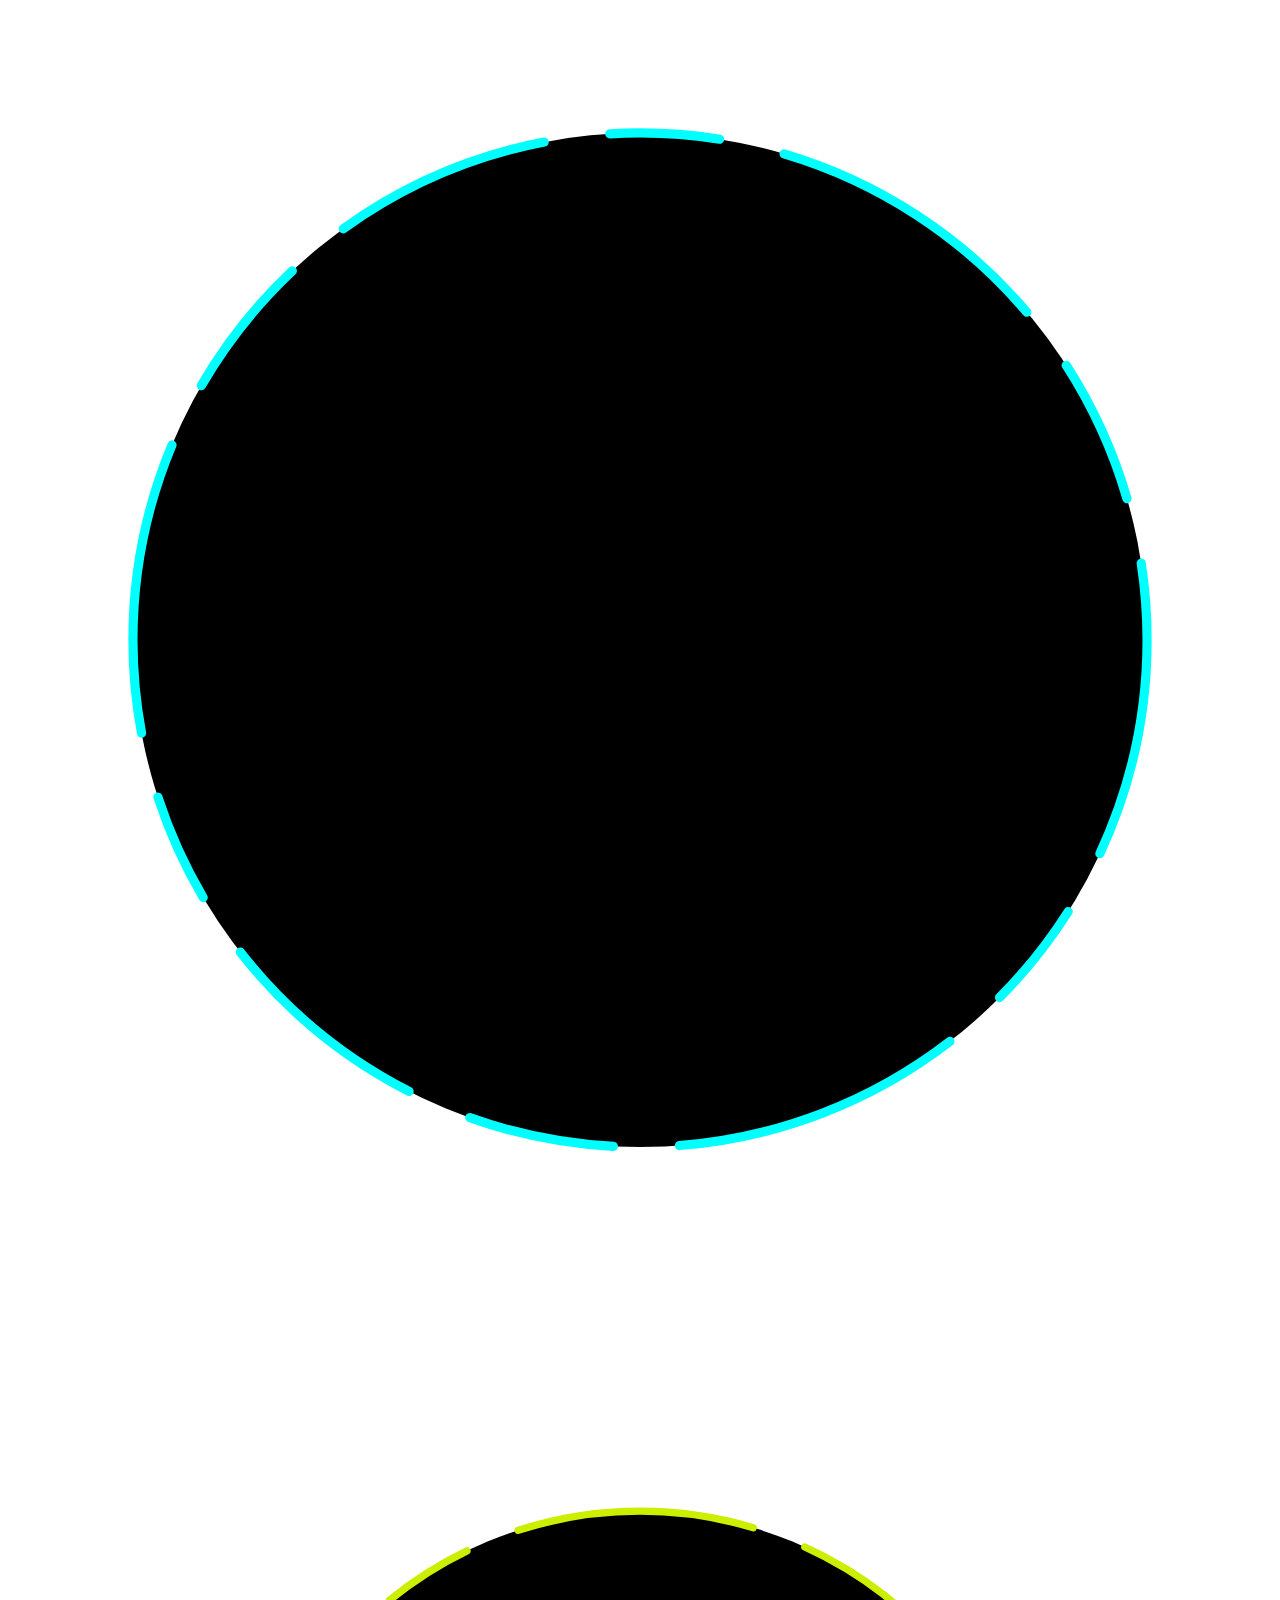
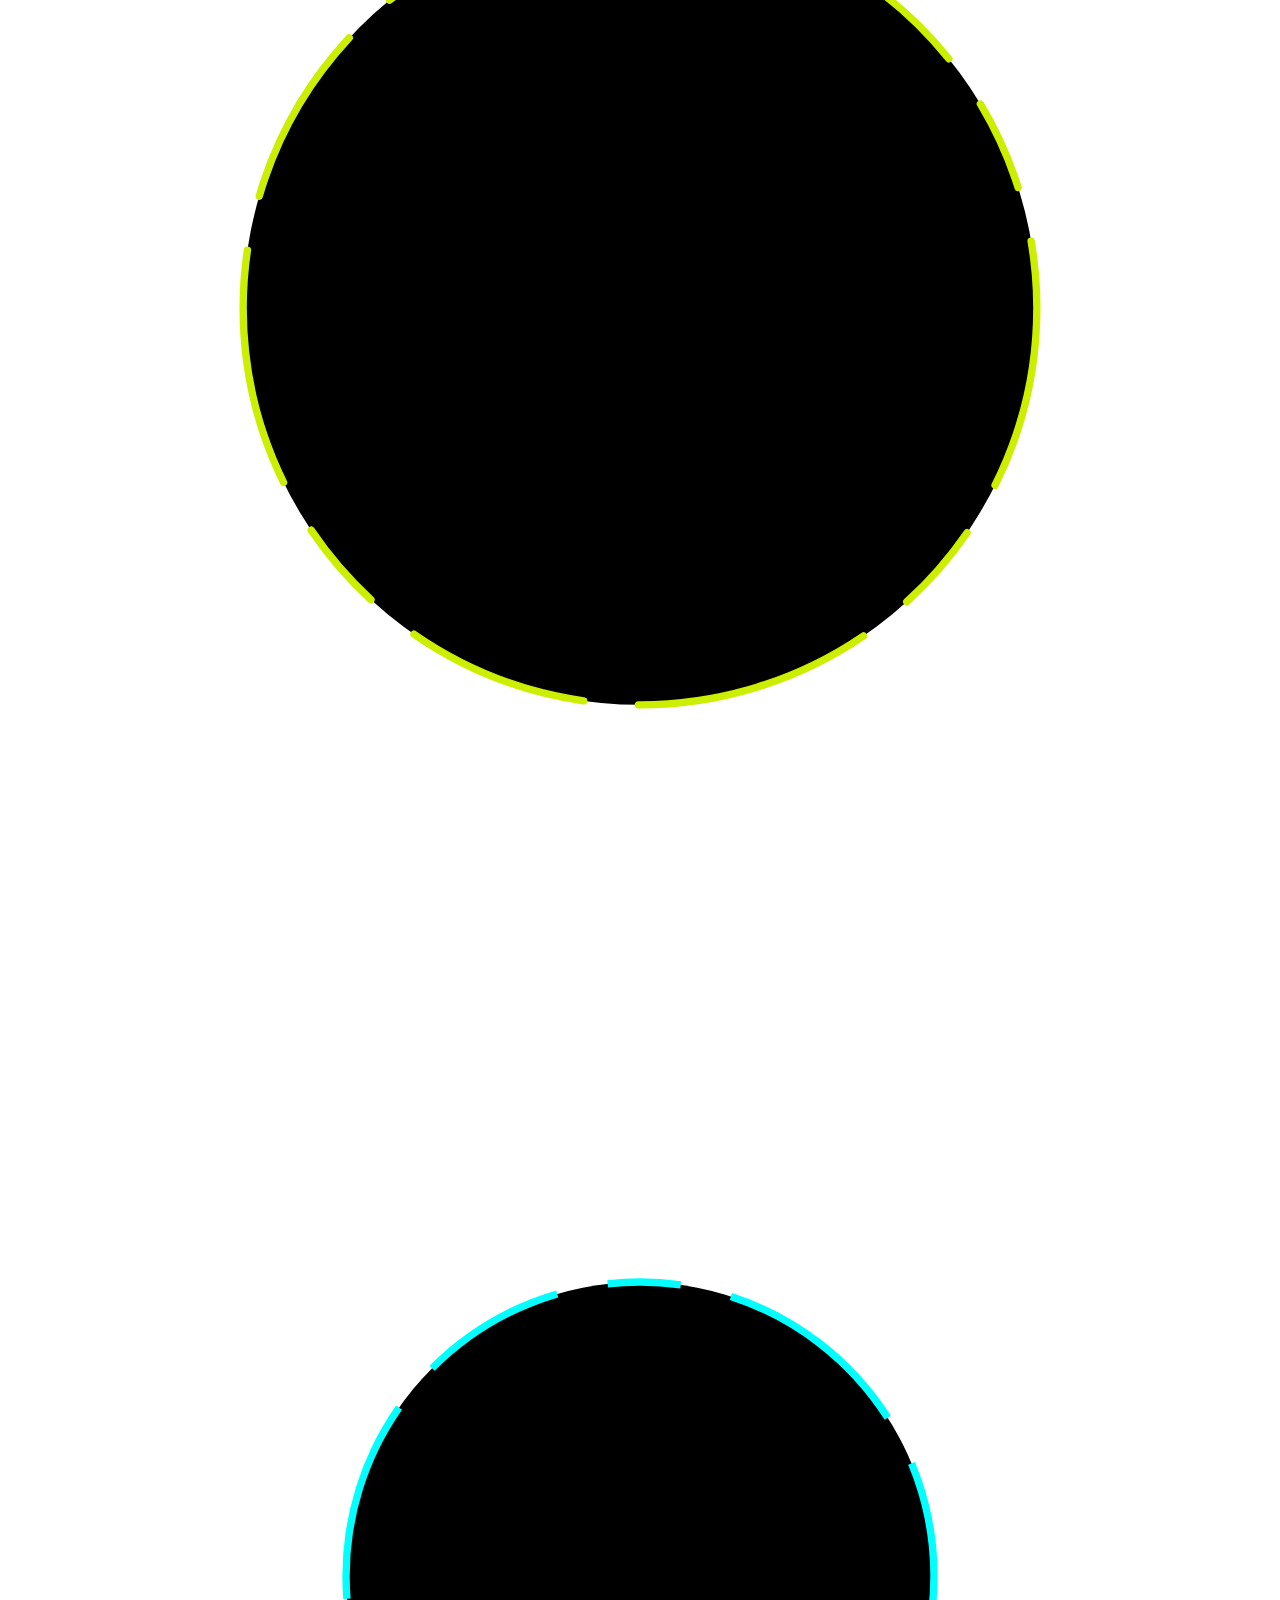
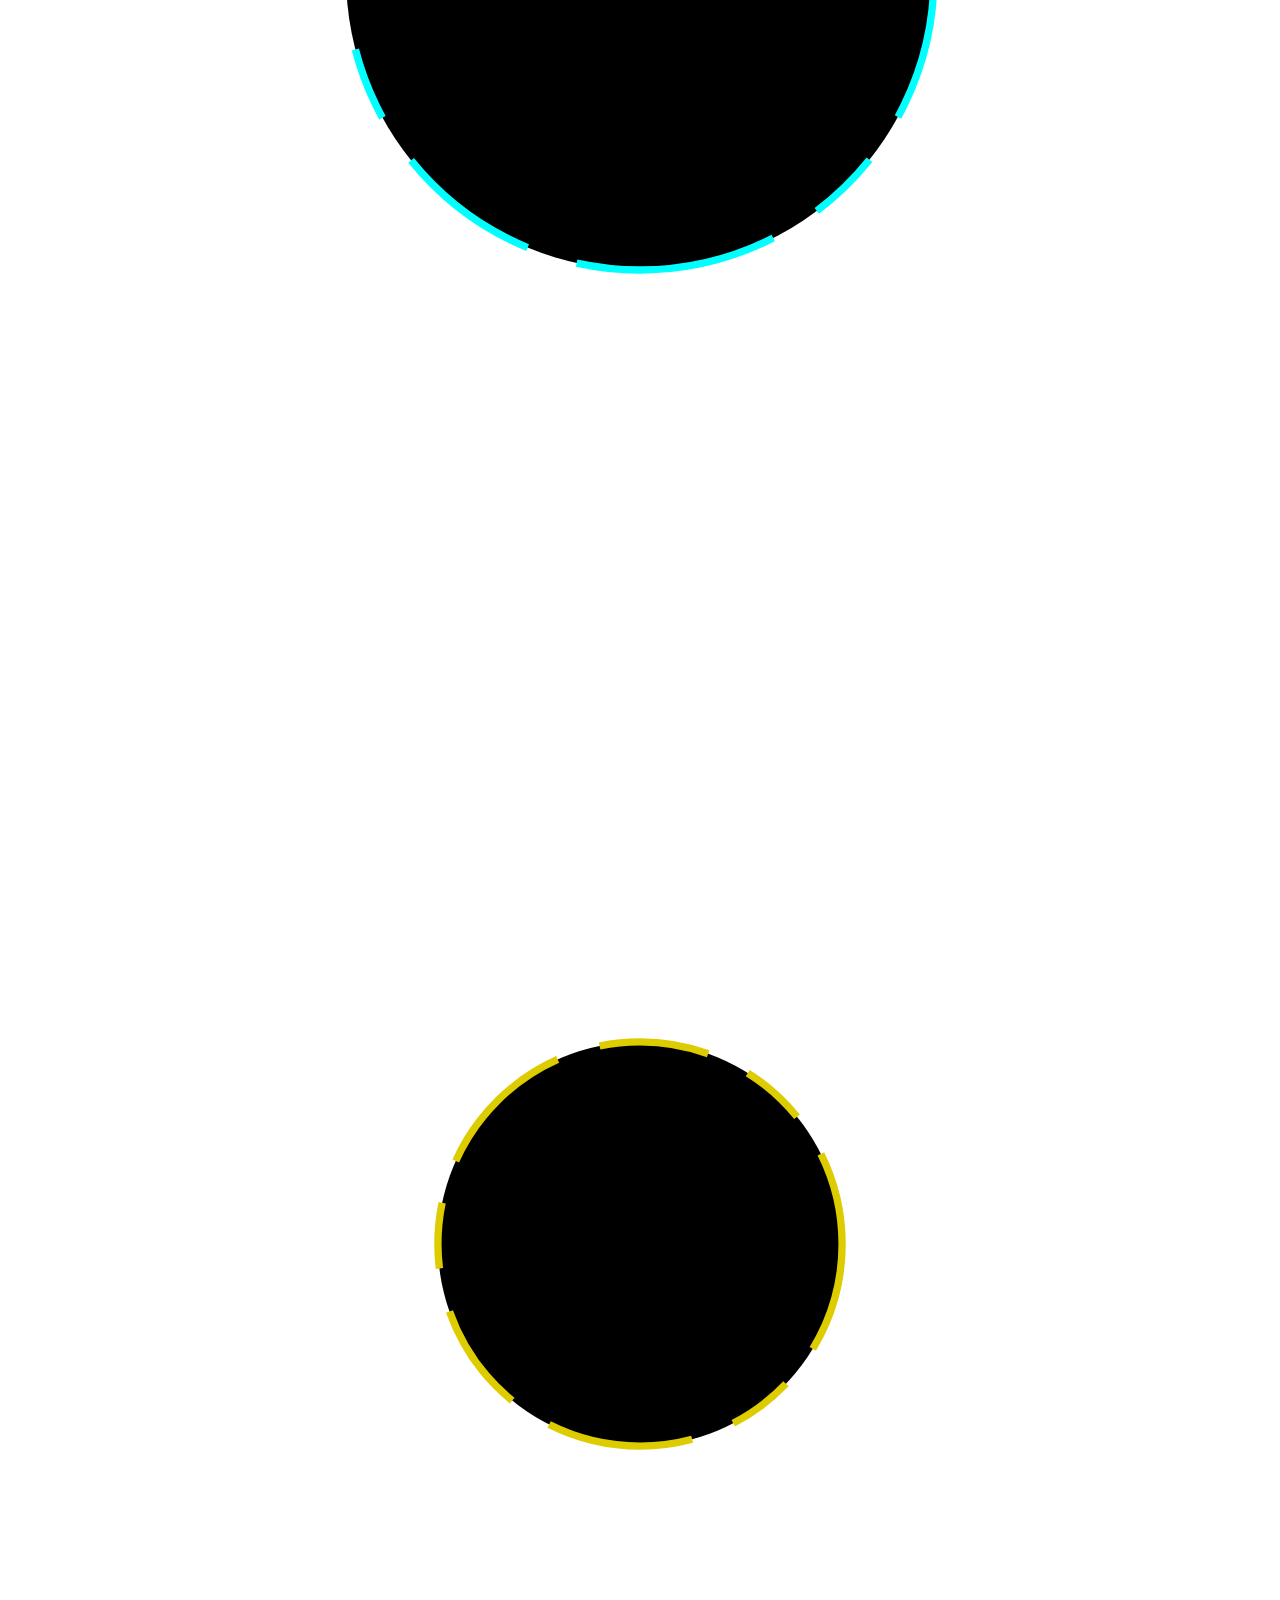
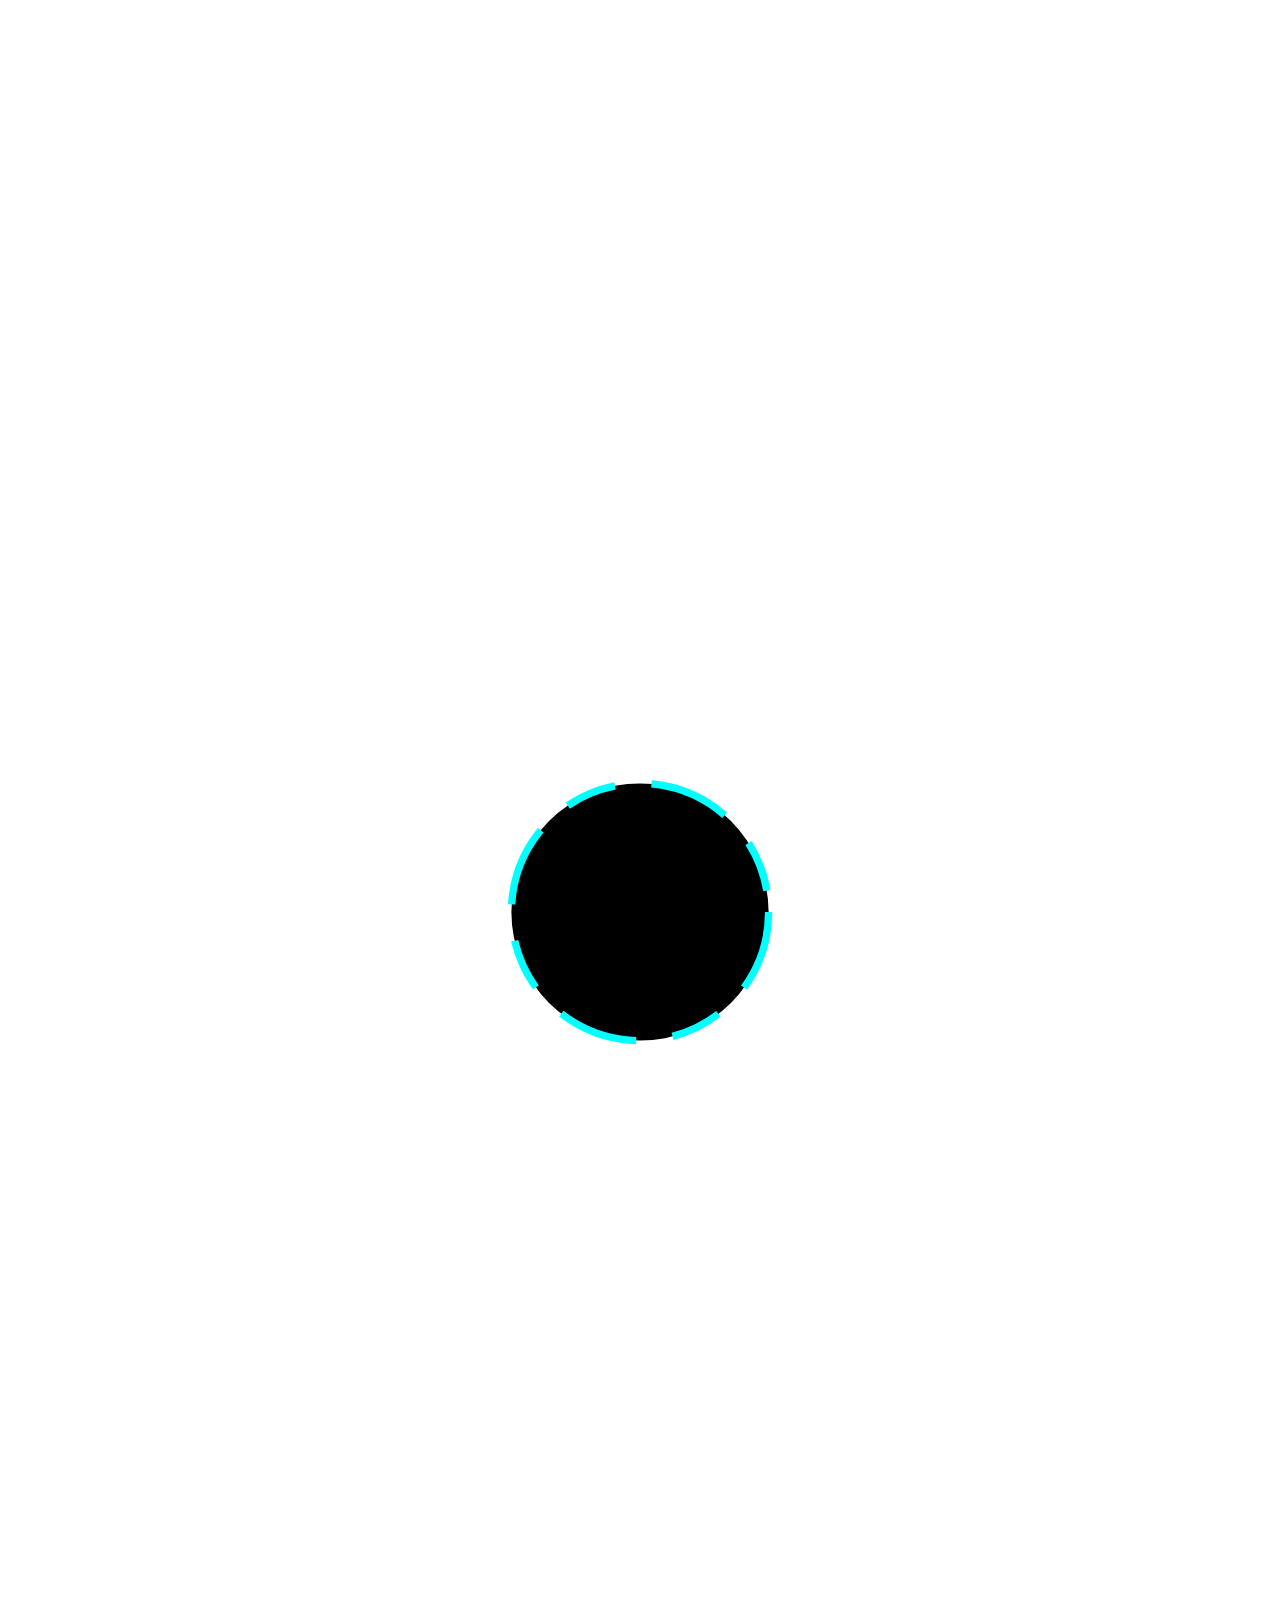
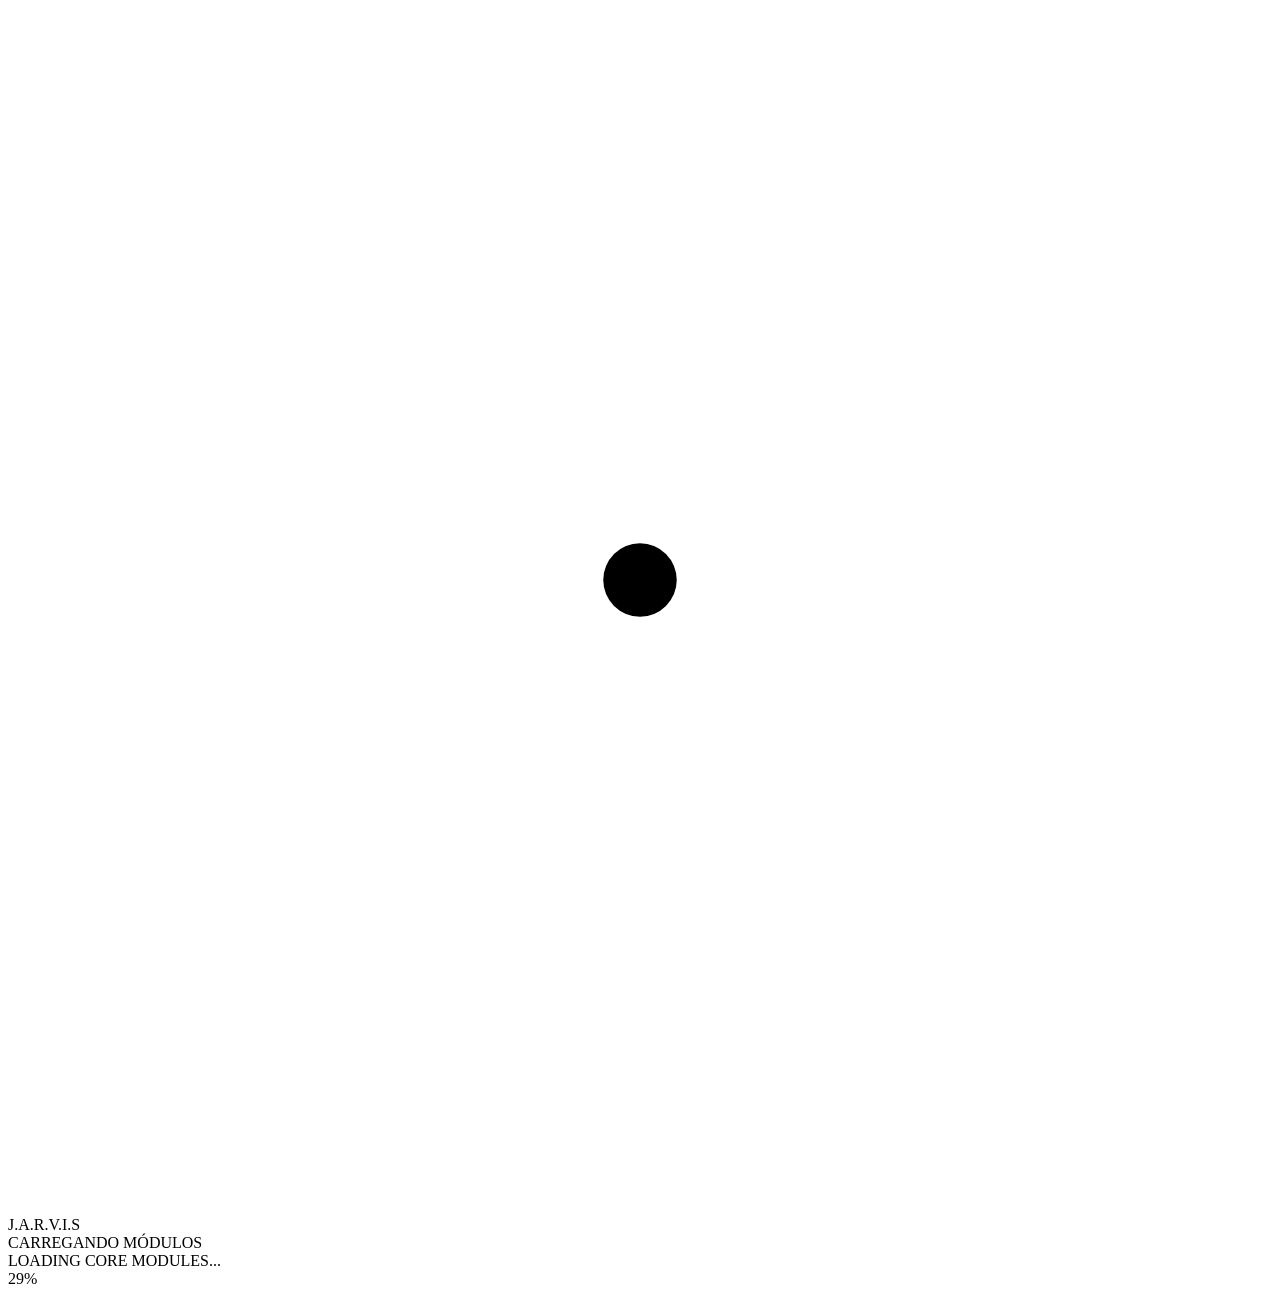
==== jarvis-loader.html @ 81490e67 "atualização dos arquivos" ====
<!DOCTYPE html>
<html lang="pt-BR">
<head>
  <meta charset="UTF-8">
  <title>Jarvis UI</title>
  <link rel="stylesheet" href="teste.css">
</head>
<body>

<div class="jarvis-bg">
  <div class="scanline"></div>
  <div class="frame-wrapper">
    <div class="svg-frame">
      <div class="corner corner-tl"></div>
      <div class="corner corner-tr"></div>
      <div class="corner corner-bl"></div>
      <div class="corner corner-br"></div>

      <svg viewBox="0 0 344 344"><circle cx="172" cy="172" r="138" stroke="#00ffff" stroke-width="2.5" stroke-dasharray="60 18 30 18 80 18 40 18" stroke-linecap="round"/></svg>
      <svg viewBox="0 0 344 344"><g id="out2"><circle cx="172" cy="172" r="108" stroke="#ccee00" stroke-width="2" stroke-dasharray="50 15 25 15 65 15" stroke-linecap="round"/></g></svg>
      <svg viewBox="0 0 344 344"><g id="out3"><circle cx="172" cy="172" r="80" stroke="#00ffff" stroke-width="2" stroke-dasharray="40 14 20 14 55 14"/></g></svg>
      <svg viewBox="0 0 344 344"><g id="inner1"><circle cx="172" cy="172" r="55" stroke="#ddcc00" stroke-width="2" stroke-dasharray="30 12 18 12 40 12"/></g></svg>
      <svg viewBox="0 0 344 344"><g id="inner3"><circle cx="172" cy="172" r="35" stroke="#00ffff" stroke-width="2" stroke-dasharray="22 10 14 10"/></g></svg>
      <svg viewBox="0 0 344 344"><g id="center"><circle id="center1" cx="172" cy="172" r="10"/></g></svg>
    </div>
  </div>

  <div class="info-panel">
    <div class="system-name">J.A.R.V.I.S</div>
    <div class="progress-label" id="stage-label">INICIALIZANDO SISTEMA</div>
    <div class="progress-bar-wrap"><div class="progress-bar-fill" id="pbar"></div></div>
    <div class="status-text" id="status-text">AGUARDANDO...</div>
    <div class="pct-display" id="pct-display">0%</div>
  </div>
</div>

<script>
  const stages   = ["INICIALIZANDO SISTEMA","CARREGANDO MÓDULOS","CALIBRANDO SENSORES","VERIFICANDO INTEGRIDADE","SINCRONIZANDO IA","SISTEMA PRONTO"];
  const statuses = ["BOOT SEQUENCE STARTED...","LOADING CORE MODULES...","SENSOR ARRAY ONLINE...","INTEGRITY CHECK: OK","AI SYNC IN PROGRESS...","ALL SYSTEMS NOMINAL"];

  let pct = 0, stageIdx = 0;
  const pbar = document.getElementById('pbar');
  const stageLabel = document.getElementById('stage-label');
  const statusText = document.getElementById('status-text');
  const pctDisplay = document.getElementById('pct-display');

  function tick() {
    if (pct < 100) pct = Math.min(pct + Math.random() * 2.2, 100);
    const p = Math.round(pct);
    pctDisplay.textContent = p + '%';
    pbar.style.width = p + '%';
    const idx = Math.min(Math.floor(pct / 17), stages.length - 1);
    if (idx !== stageIdx) { stageIdx = idx; stageLabel.textContent = stages[idx]; statusText.textContent = statuses[idx]; }
    if (pct >= 100) {
      stageLabel.textContent = stages[5]; statusText.textContent = statuses[5]; pctDisplay.textContent = '100%';
      setTimeout(() => { pct = 0; stageIdx = 0; pbar.style.width = '0%'; }, 1800);
    }
    setTimeout(tick, 80);
  }
  tick();
</script>

</body>
</html>
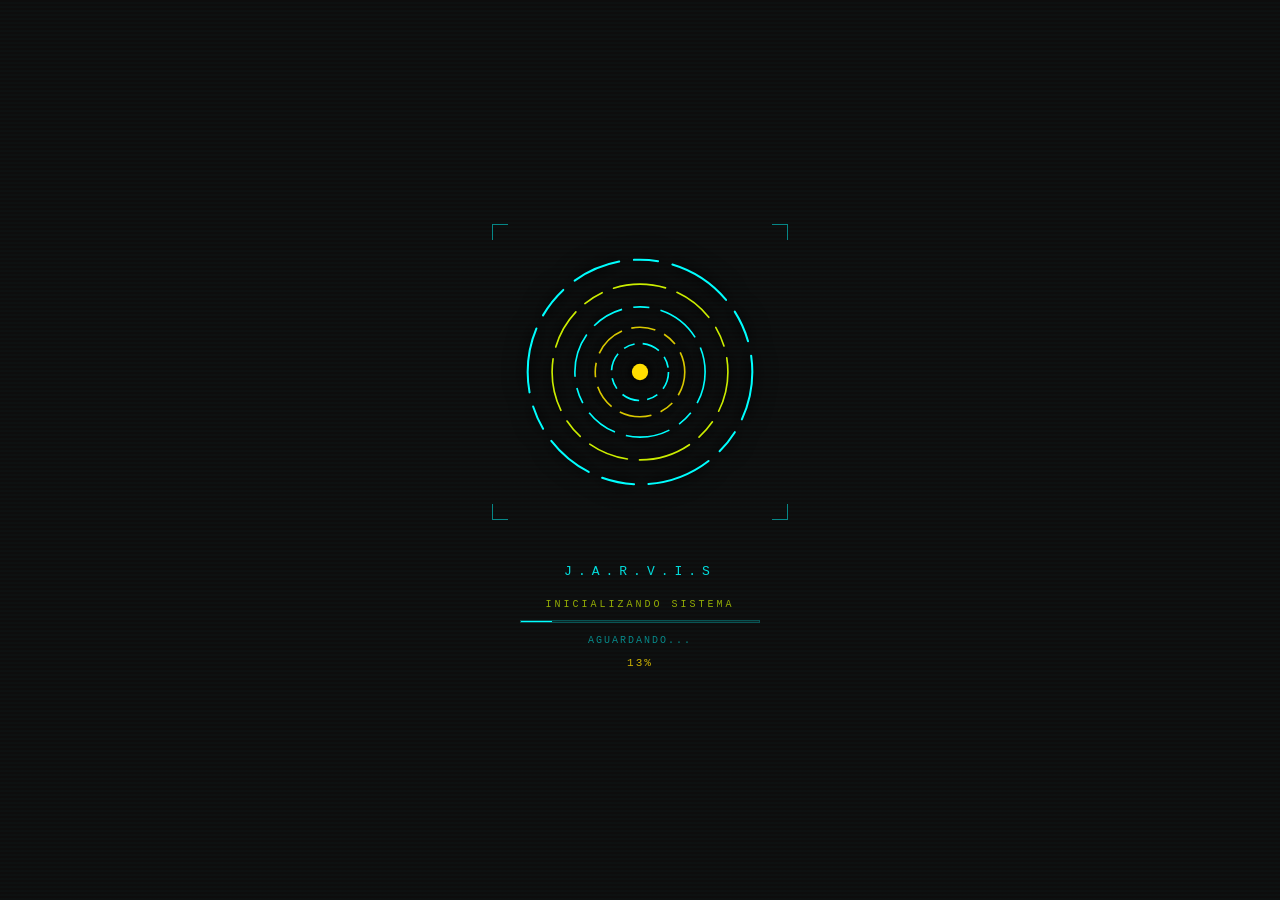
==== commit 8a79e4cb: "atualização" ====
--- a/jarvis-loader.html
+++ b/jarvis-loader.html
@@ -3,7 +3,7 @@
 <head>
   <meta charset="UTF-8">
   <title>Jarvis UI</title>
-  <link rel="stylesheet" href="teste.css">
+  <link rel="stylesheet" href="jarvis.css">
 </head>
 <body>
 
--- a/jarvis.css
+++ b/jarvis.css
@@ -0,0 +1,42 @@
+*{box-sizing:border-box;margin:0;padding:0}
+body{background:#0d0d0d}
+
+.jarvis-bg{background:#0d0d0d;width:100%;min-height:100vh;display:flex;flex-direction:column;align-items:center;justify-content:center;font-family:'Courier New',monospace;position:relative;overflow:hidden}
+
+.scanline{position:absolute;inset:0;background:repeating-linear-gradient(to bottom,transparent,transparent 2px,rgba(0,255,255,.015) 2px,rgba(0,255,255,.015) 4px);pointer-events:none;z-index:1}
+
+.frame-wrapper{position:relative;z-index:2}
+
+.svg-frame{position:relative;width:280px;height:280px;display:flex;justify-content:center;align-items:center}
+.svg-frame svg{position:absolute;width:280px;height:280px;fill:none}
+.svg-frame circle{filter:drop-shadow(0 0 6px currentColor) drop-shadow(0 0 12px currentColor)}
+
+#out2  {animation:spin     12s linear infinite;transform-origin:center}
+#out3  {animation:spin      6s linear infinite;transform-origin:center}
+#inner1{animation:spin-rev  8s linear infinite;transform-origin:center}
+#inner3{animation:spin      5s linear infinite;transform-origin:center}
+
+@keyframes spin    {to{transform:rotate(360deg)}}
+@keyframes spin-rev{to{transform:rotate(-360deg)}}
+
+#center1{fill:#ffdd00;animation:pulse 2s ease-in-out infinite;transform-origin:172px 172px}
+@keyframes pulse{0%,100%{transform:scale(1);opacity:1}50%{transform:scale(1.6);opacity:.7}}
+
+.corner{position:absolute;width:16px;height:16px;border-color:#00ffff;border-style:solid;opacity:.5}
+.corner-tl{top:-8px;left:-8px;border-width:1.5px 0 0 1.5px}
+.corner-tr{top:-8px;right:-8px;border-width:1.5px 1.5px 0 0}
+.corner-bl{bottom:-8px;left:-8px;border-width:0 0 1.5px 1.5px}
+.corner-br{bottom:-8px;right:-8px;border-width:0 1.5px 1.5px 0}
+
+.info-panel{position:relative;z-index:2;margin-top:52px;text-align:center}
+
+.system-name{color:#00ffff;font-size:13px;letter-spacing:6px;text-transform:uppercase;opacity:.85;margin-bottom:20px;animation:flicker 4s infinite}
+@keyframes flicker{0%,95%,100%{opacity:.85}96%{opacity:.3}97%{opacity:.85}98%{opacity:.5}99%{opacity:.85}}
+
+.progress-label{color:#ccee00;font-size:10px;letter-spacing:3px;margin-bottom:10px;opacity:.7}
+
+.progress-bar-wrap{width:240px;height:3px;background:rgba(0,255,255,.1);border:.5px solid rgba(0,255,255,.2);margin:0 auto 12px;overflow:hidden}
+.progress-bar-fill{height:100%;width:0%;background:#00ffff;box-shadow:0 0 8px #00ffff;transition:width .08s linear}
+
+.status-text{color:#00ffff;font-size:10px;letter-spacing:2px;opacity:.5;height:14px}
+.pct-display{color:#ffdd00;font-size:11px;letter-spacing:2px;margin-top:8px;opacity:.8}
